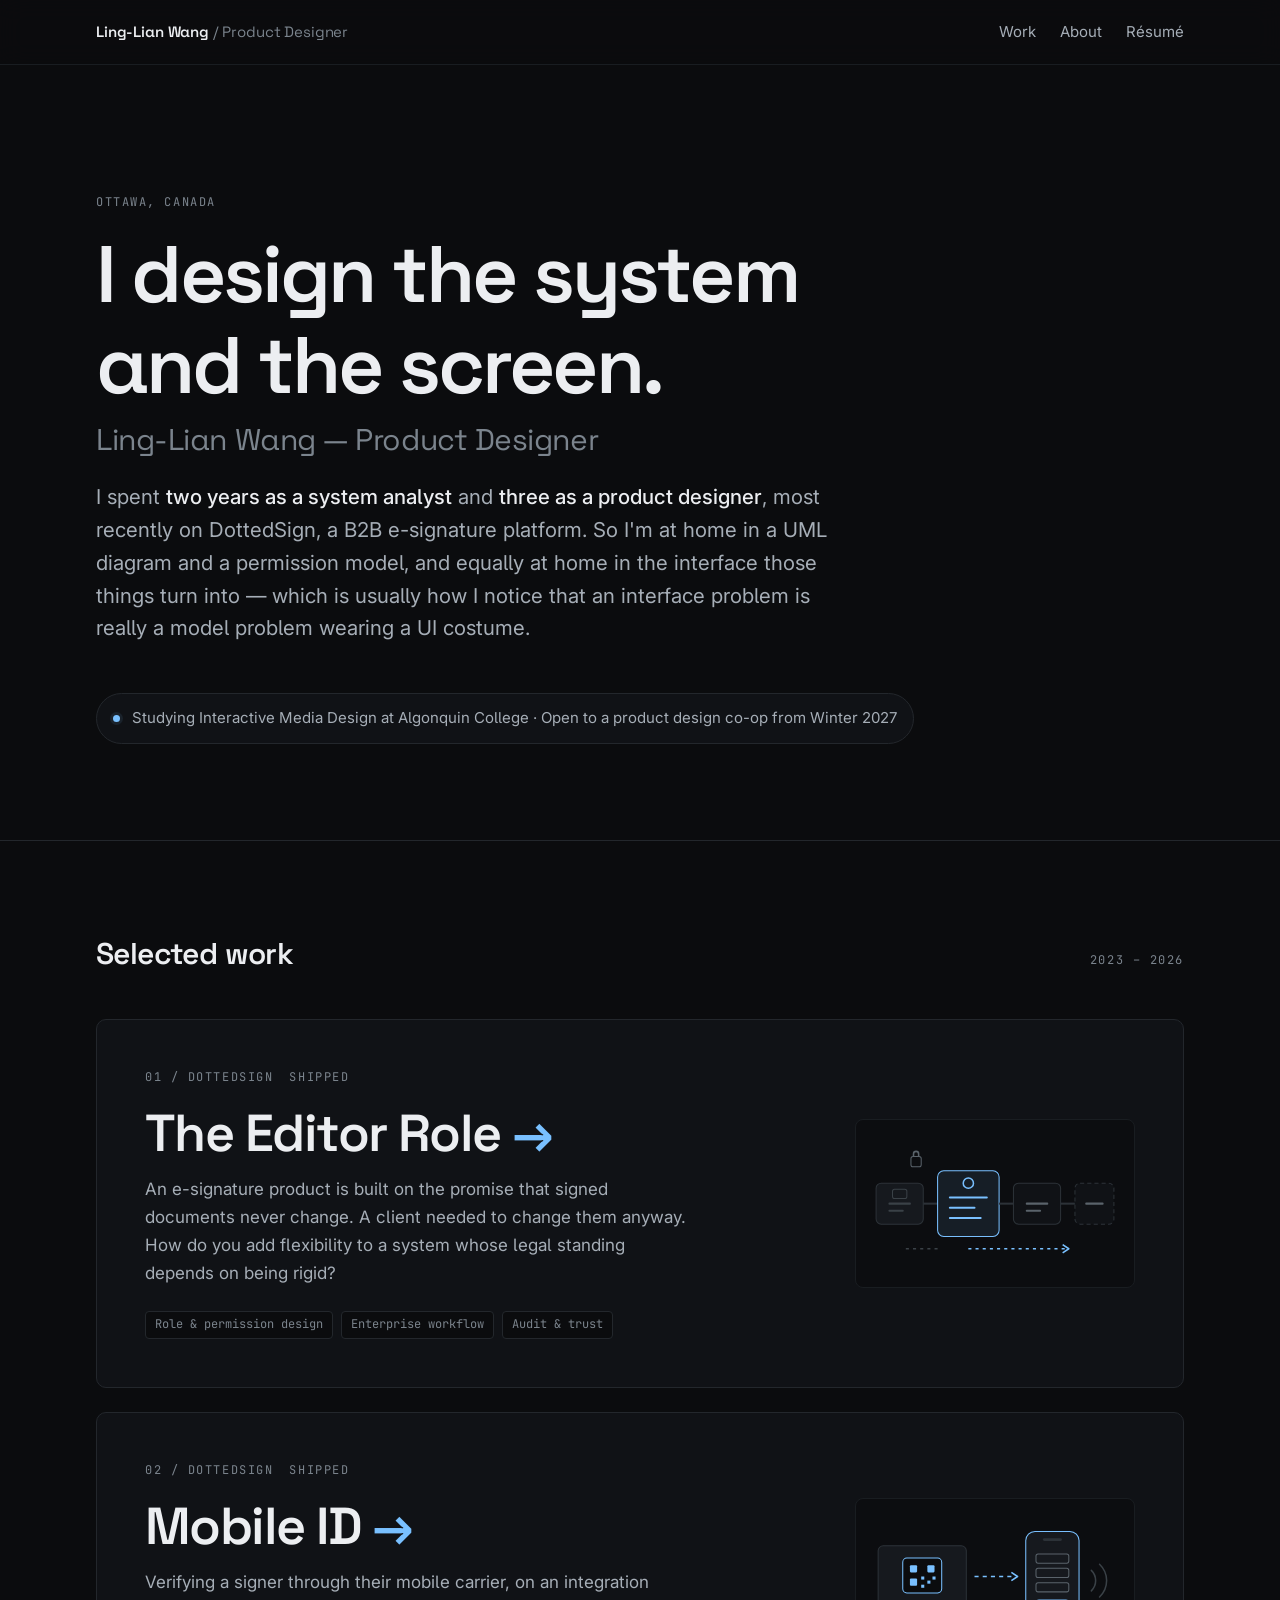
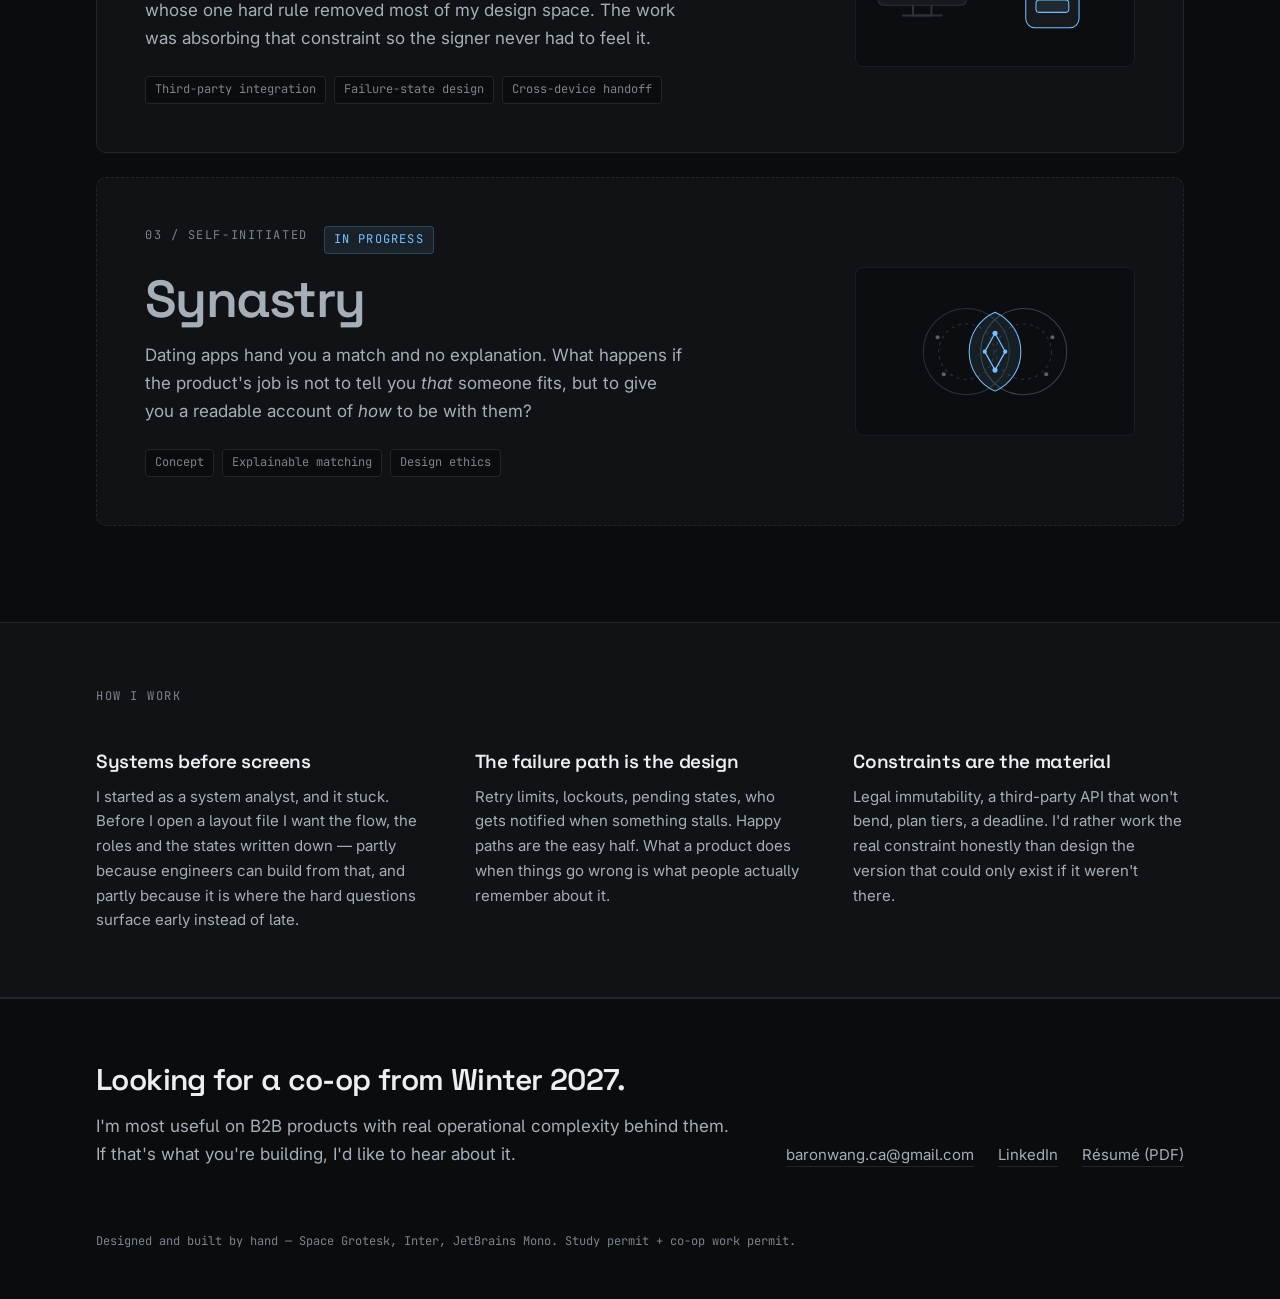
==== index.html @ 79c2812b "Portfolio: home, about, and two DottedSign case studies Hand-written static site. Two token systems " ====
<!doctype html>
<html lang="en">
<head>
<meta charset="utf-8">
<meta name="viewport" content="width=device-width, initial-scale=1">
<title>Ling-Lian Wang — Product Designer</title>
<meta name="description" content="Product designer with five years building B2B software for enterprise clients. Currently studying in Ottawa and seeking a product design co-op from Winter 2027.">
<link rel="stylesheet" href="css/main.css">
</head>
<body>
<a class="skip" href="#main">Skip to content</a>

<header class="site-head">
  <div class="wrap">
    <a class="brand" href="index.html">Ling-Lian Wang <span>/ Product Designer</span></a>
    <nav class="nav" aria-label="Main">
      <a href="#work">Work</a>
      <a href="about.html">About</a>
      <a href="assets/Ling-Lian-Wang-Resume.pdf">Résumé</a>
    </nav>
  </div>
</header>

<main id="main">

  <!-- ============ hero ============ -->
  <section class="hero">
    <div class="wrap">
      <p class="label">Ottawa, Canada</p>
      <h1>
        I design the system <br class="br-lg">and the screen.
        <span class="sub">Ling-Lian Wang — Product Designer</span>
      </h1>
      <p class="hero-lead">
        I spent <strong>two years as a system analyst</strong> and <strong>three as a product
        designer</strong>, most recently on DottedSign, a B2B e-signature platform. So I'm at
        home in a UML diagram and a permission model, and equally at home in the interface
        those things turn into — which is usually how I notice that an interface problem is
        really a model problem wearing a UI costume.
      </p>
      <p class="availability">
        <span class="dot" aria-hidden="true"></span>
        Studying Interactive Media Design at Algonquin College · Open to a product design co-op from Winter 2027
      </p>
    </div>
  </section>

  <!-- ============ work ============ -->
  <section class="section" id="work">
    <div class="wrap">
      <div class="section-head">
        <h2>Selected work</h2>
        <p class="label">2023 &ndash; 2026</p>
      </div>

      <ul class="work-list">

        <!-- Case 1 -->
        <li class="card reveal">
          <div>
            <div class="card-meta">
              <span class="label">01 / DottedSign</span>
              <span class="label">Shipped</span>
            </div>
            <h3><a href="editor-role.html">The Editor Role <span class="arrow" aria-hidden="true">&rarr;</span></a></h3>
            <p class="card-thesis">
              An e-signature product is built on the promise that signed documents never change.
              A client needed to change them anyway. How do you add flexibility to a system whose
              legal standing depends on being rigid?
            </p>
            <div class="card-tags">
              <span class="tag">Role &amp; permission design</span>
              <span class="tag">Enterprise workflow</span>
              <span class="tag">Audit &amp; trust</span>
            </div>
          </div>
          <div class="card-visual" aria-hidden="true">
            <svg viewBox="0 0 240 132" fill="none" xmlns="http://www.w3.org/2000/svg">
              <!-- signed, locked stages -->
              <rect x="4" y="46" width="46" height="40" rx="5" fill="var(--dg-fill)" stroke="var(--dg-line)"/>
              <path d="M17 66h20M17 73h13" stroke="var(--dg-ink)" stroke-width="2" stroke-linecap="round"/>
              <rect x="20" y="52" width="14" height="9" rx="2" stroke="var(--dg-ink)"/>
              <path d="M50 66h14" stroke="var(--dg-line)" stroke-width="2"/>
              <!-- editor stage (accent) -->
              <rect x="64" y="34" width="60" height="64" rx="6" fill="var(--accent-wash)" stroke="var(--accent)"/>
              <path d="M76 60h36M76 70h24M76 80h30" stroke="var(--accent)" stroke-width="2" stroke-linecap="round"/>
              <circle cx="94" cy="46" r="5" stroke="var(--accent)" stroke-width="1.5"/>
              <path d="M124 66h14" stroke="var(--dg-line)" stroke-width="2"/>
              <!-- editable downstream stages -->
              <rect x="138" y="46" width="46" height="40" rx="5" fill="var(--dg-fill-soft)" stroke="var(--dg-line)"/>
              <path d="M151 66h20M151 73h13" stroke="var(--dg-ink-strong)" stroke-width="2" stroke-linecap="round"/>
              <path d="M184 66h14" stroke="var(--dg-line)" stroke-width="2"/>
              <rect x="198" y="46" width="38" height="40" rx="5" fill="var(--dg-fill-soft)" stroke="var(--dg-line)"
                    stroke-dasharray="4 3"/>
              <path d="M209 66h16" stroke="var(--dg-ink-strong)" stroke-width="2" stroke-linecap="round"/>
              <!-- direction of authority -->
              <path d="M94 110h96" stroke="var(--accent)" stroke-width="1.5" stroke-dasharray="3 4"/>
              <path d="m186 106 6 4-6 4" stroke="var(--accent)" stroke-width="1.5" stroke-linejoin="round"/>
              <path d="M64 110H30" stroke="var(--dg-ink)" stroke-width="1.5" stroke-dasharray="3 4"/>
              <rect x="38" y="20" width="10" height="10" rx="2" stroke="var(--dg-ink-strong)"/>
              <path d="M40.5 20v-2.5a2.5 2.5 0 0 1 5 0V20" stroke="var(--dg-ink-strong)" stroke-width="1.5"/>
            </svg>
          </div>
        </li>

        <!-- Case 2 -->
        <li class="card reveal">
          <div>
            <div class="card-meta">
              <span class="label">02 / DottedSign</span>
              <span class="label">Shipped</span>
            </div>
            <h3><a href="mobile-id.html">Mobile ID <span class="arrow" aria-hidden="true">&rarr;</span></a></h3>
            <p class="card-thesis">
              Verifying a signer through their mobile carrier, on an integration whose one hard
              rule removed most of my design space. The work was absorbing that constraint so the
              signer never had to feel it.
            </p>
            <div class="card-tags">
              <span class="tag">Third-party integration</span>
              <span class="tag">Failure-state design</span>
              <span class="tag">Cross-device handoff</span>
            </div>
          </div>
          <div class="card-visual" aria-hidden="true">
            <svg viewBox="0 0 240 132" fill="none" xmlns="http://www.w3.org/2000/svg">
              <!-- desktop -->
              <rect x="6" y="30" width="86" height="58" rx="5" fill="var(--dg-fill)" stroke="var(--dg-line)"/>
              <path d="M40 88v10h18V88" stroke="var(--dg-line)" stroke-width="2"/>
              <path d="M30 98h38" stroke="var(--dg-line)" stroke-width="2" stroke-linecap="round"/>
              <!-- qr in modal -->
              <rect x="30" y="42" width="38" height="34" rx="4" fill="var(--dg-fill-deep)" stroke="var(--accent)"/>
              <g fill="var(--accent)">
                <rect x="37" y="49" width="7" height="7" rx="1"/>
                <rect x="54" y="49" width="7" height="7" rx="1"/>
                <rect x="37" y="62" width="7" height="7" rx="1"/>
                <rect x="48" y="60" width="3" height="3"/><rect x="54" y="64" width="3" height="3"/>
                <rect x="59" y="60" width="3" height="3"/><rect x="48" y="68" width="3" height="3"/>
              </g>
              <!-- handoff -->
              <path d="M100 60h40" stroke="var(--accent)" stroke-width="1.5" stroke-dasharray="4 4"/>
              <path d="m136 56 6 4-6 4" stroke="var(--accent)" stroke-width="1.5" stroke-linejoin="round"/>
              <!-- phone -->
              <rect x="150" y="16" width="52" height="94" rx="9" fill="var(--dg-fill)" stroke="var(--accent)"/>
              <path d="M168 24h16" stroke="var(--dg-line)" stroke-width="2.5" stroke-linecap="round"/>
              <rect x="160" y="38" width="32" height="9" rx="2" stroke="var(--dg-ink-strong)"/>
              <rect x="160" y="52" width="32" height="9" rx="2" stroke="var(--dg-ink-strong)"/>
              <rect x="160" y="66" width="32" height="9" rx="2" stroke="var(--dg-ink-strong)"/>
              <rect x="160" y="83" width="32" height="12" rx="3" fill="var(--accent-wash)" stroke="var(--accent)"/>
              <!-- carrier signal -->
              <path d="M214 74a14 14 0 0 0 0-20M222 80a22 22 0 0 0 0-32" stroke="var(--dg-ink)"
                    stroke-width="1.5" stroke-linecap="round"/>
            </svg>
          </div>
        </li>

        <!-- Case 3 -->
        <li class="card is-wip reveal">
          <div>
            <div class="card-meta">
              <span class="label">03 / Self-initiated</span>
              <span class="badge-wip">In progress</span>
            </div>
            <h3>Synastry</h3>
            <p class="card-thesis">
              Dating apps hand you a match and no explanation. What happens if the product's job
              is not to tell you <em>that</em> someone fits, but to give you a readable account of
              <em>how</em> to be with them?
            </p>
            <div class="card-tags">
              <span class="tag">Concept</span>
              <span class="tag">Explainable matching</span>
              <span class="tag">Design ethics</span>
            </div>
          </div>
          <div class="card-visual" aria-hidden="true">
            <svg viewBox="0 0 240 132" fill="none" xmlns="http://www.w3.org/2000/svg">
              <circle cx="92" cy="66" r="42" stroke="var(--dg-line)"/>
              <circle cx="148" cy="66" r="42" stroke="var(--dg-ink)"/>
              <circle cx="92" cy="66" r="27" stroke="var(--dg-line)" stroke-dasharray="3 4"/>
              <circle cx="148" cy="66" r="27" stroke="var(--dg-line)" stroke-dasharray="3 4"/>
              <path d="M120 27.5a42 42 0 0 1 0 77 42 42 0 0 1 0-77Z" fill="var(--accent-wash)" stroke="var(--accent)"/>
              <circle cx="120" cy="48" r="2.5" fill="var(--accent)"/>
              <circle cx="120" cy="84" r="2.5" fill="var(--accent)"/>
              <circle cx="110" cy="66" r="2" fill="var(--accent)"/>
              <circle cx="130" cy="66" r="2" fill="var(--accent)"/>
              <path d="M120 48 110 66l10 18 10-18Z" stroke="var(--accent)" stroke-width="1.2"/>
              <circle cx="64" cy="52" r="2" fill="var(--dg-ink-strong)"/>
              <circle cx="70" cy="88" r="2" fill="var(--dg-ink-strong)"/>
              <circle cx="176" cy="52" r="2" fill="var(--dg-ink-strong)"/>
              <circle cx="170" cy="88" r="2" fill="var(--dg-ink-strong)"/>
            </svg>
          </div>
        </li>

      </ul>
    </div>
  </section>

  <!-- ============ practice ============ -->
  <section class="practice">
    <div class="wrap">
      <p class="label">How I work</p>
      <div class="practice-grid" style="margin-top: var(--s-6)">
        <div class="practice-item">
          <h3>Systems before screens</h3>
          <p>
            I started as a system analyst, and it stuck. Before I open a layout file I want the
            flow, the roles and the states written down — partly because engineers can build from
            that, and partly because it is where the hard questions surface early instead of late.
          </p>
        </div>
        <div class="practice-item">
          <h3>The failure path is the design</h3>
          <p>
            Retry limits, lockouts, pending states, who gets notified when something stalls.
            Happy paths are the easy half. What a product does when things go wrong is what
            people actually remember about it.
          </p>
        </div>
        <div class="practice-item">
          <h3>Constraints are the material</h3>
          <p>
            Legal immutability, a third-party API that won't bend, plan tiers, a deadline.
            I'd rather work the real constraint honestly than design the version that could
            only exist if it weren't there.
          </p>
        </div>
      </div>
    </div>
  </section>

</main>

<!-- ============ footer ============ -->
<footer class="site-foot">
  <div class="wrap">
    <div class="foot-grid">
      <div>
        <h2>Looking for a co-op from Winter&nbsp;2027.</h2>
        <p class="hero-lead" style="font-size: var(--fs-body)">
          I'm most useful on B2B products with real operational complexity behind them.
          If that's what you're building, I'd like to hear about it.
        </p>
      </div>
      <ul class="contact-list">
        <li><a href="mailto:baronwang.ca@gmail.com">baronwang.ca@gmail.com</a></li>
        <li><a href="https://www.linkedin.com/in/ling-lian-wang">LinkedIn</a></li>
        <li><a href="assets/Ling-Lian-Wang-Resume.pdf">Résumé (PDF)</a></li>
      </ul>
    </div>
    <p class="colophon">
      Designed and built by hand — Space Grotesk, Inter, JetBrains Mono.
      Study permit + co-op work permit.
    </p>
  </div>
</footer>

<script>
  (function () {
    var reduce = window.matchMedia('(prefers-reduced-motion: reduce)').matches;
    var items = document.querySelectorAll('.reveal');
    if (reduce || !('IntersectionObserver' in window)) {
      items.forEach(function (el) { el.classList.add('in'); });
      return;
    }
    var io = new IntersectionObserver(function (entries) {
      entries.forEach(function (e, i) {
        if (!e.isIntersecting) return;
        setTimeout(function () { e.target.classList.add('in'); }, i * 60);
        io.unobserve(e.target);
      });
    }, { rootMargin: '0px 0px -8% 0px' });
    items.forEach(function (el) { io.observe(el); });
  })();
</script>
</body>
</html>
---- css/main.css ----
/* ============================================================
   Ling-Lian Wang — portfolio
   Design system: dark, Swiss/editorial, single cool accent
   ============================================================ */

@import url('https://fonts.googleapis.com/css2?family=Space+Grotesk:wght@400;500;600;700&family=Inter:wght@400;500;600&family=JetBrains+Mono:wght@400;500&display=swap');

:root {
  /* ============================================================
     THEME — every colour in the site resolves to one of these.
     Swapping this block swaps the whole site, diagrams included.
     ============================================================ */

  /* surfaces */
  --bg:        #0B0C0E;
  --bg-1:      #101216;
  --bg-2:      #16191E;
  --line:      #23272C;
  --line-soft: #191D21;

  /* text — all verified >= 4.5:1 on --bg */
  --fg:        #ECEEF1;   /* 16.8:1 */
  --fg-dim:    #A6AEB7;   /*  8.7:1 */
  --fg-mute:   #7B848D;   /*  5.2:1 */

  /* accent */
  --accent:      #79C0FF; /* 10.1:1 */
  --accent-deep: #1F6FEB;
  --accent-wash: rgba(121, 192, 255, 0.09);
  --accent-edge: rgba(121, 192, 255, 0.22);
  --on-accent:   #06131F;

  /* themed component surfaces */
  --head-bg:        rgba(11, 12, 14, 0.82);
  --card-hover-bg:  var(--bg-2);
  --card-hover-line:#33393F;
  --card-shadow:    none;
  --visual-bg:      rgba(0, 0, 0, 0.28);

  /* diagram palette — every inline SVG reads from these */
  --dg-fill:        #16191E;
  --dg-fill-soft:   #101216;
  --dg-fill-deep:   #0B0C0E;
  --dg-line:        #2C3238;
  --dg-line-strong: #3A4147;
  --dg-ink:         #3A4147;
  --dg-ink-strong:  #5A636B;

  /* type */
  --font-display: 'Space Grotesk', 'Helvetica Neue', Arial, sans-serif;
  --font-body:    'Inter', -apple-system, BlinkMacSystemFont, 'Segoe UI', sans-serif;
  --font-mono:    'JetBrains Mono', ui-monospace, SFMono-Regular, Menlo, monospace;

  --fs-display: clamp(2.125rem, 6.4vw, 5rem);
  --fs-h1:      clamp(2rem, 4.5vw, 3.25rem);
  --fs-h2:      clamp(1.375rem, 2.6vw, 1.875rem);
  --fs-h3:      1.1875rem;
  --fs-lead:    clamp(1.0625rem, 1.6vw, 1.3125rem);
  --fs-body:    1.0625rem;
  --fs-sm:      0.9375rem;
  --fs-micro:   0.75rem;

  /* space — 4/8 rhythm */
  --s-1: 4px;   --s-2: 8px;   --s-3: 12px;  --s-4: 16px;
  --s-5: 24px;  --s-6: 32px;  --s-7: 48px;  --s-8: 64px;
  --s-9: 96px;  --s-10: 128px;

  /* layout */
  --w-page:  74rem;
  --w-prose: 41rem;

  --ease: cubic-bezier(0.2, 0, 0.15, 1);
}

/* ---------- reset ---------- */
*, *::before, *::after { box-sizing: border-box; }
html { -webkit-text-size-adjust: 100%; scroll-behavior: smooth; }
body {
  margin: 0;
  background: var(--bg);
  color: var(--fg);
  font-family: var(--font-body);
  font-size: var(--fs-body);
  line-height: 1.65;
  font-feature-settings: 'cv05' 1, 'ss01' 1;
  -webkit-font-smoothing: antialiased;
  text-rendering: optimizeLegibility;
}
img, svg { max-width: 100%; display: block; }
h1, h2, h3, h4 { font-family: var(--font-display); font-weight: 600; line-height: 1.14;
                 letter-spacing: -0.02em; margin: 0; text-wrap: balance; }
p { margin: 0; }
ul, ol { margin: 0; padding: 0; }
a { color: inherit; }

@media (prefers-reduced-motion: reduce) {
  html { scroll-behavior: auto; }
  *, *::before, *::after {
    animation-duration: 0.01ms !important; animation-iteration-count: 1 !important;
    transition-duration: 0.01ms !important;
  }
}

/* ---------- shared primitives ---------- */
.wrap { width: 100%; max-width: var(--w-page); margin-inline: auto; padding-inline: var(--s-5); }
@media (min-width: 768px) { .wrap { padding-inline: var(--s-7); } }

.prose { max-width: var(--w-prose); }

.skip {
  position: absolute; left: var(--s-4); top: -100px; z-index: 100;
  background: var(--accent); color: var(--on-accent); padding: var(--s-3) var(--s-4);
  border-radius: 6px; font-weight: 600; text-decoration: none;
  transition: top 160ms var(--ease);
}
.skip:focus { top: var(--s-4); }

:where(a, button, summary):focus-visible {
  outline: 2px solid var(--accent);
  outline-offset: 3px;
  border-radius: 3px;
}

.label {
  font-family: var(--font-mono);
  font-size: var(--fs-micro);
  letter-spacing: 0.13em;
  text-transform: uppercase;
  color: var(--fg-mute);
}

.rule { border: 0; border-top: 1px solid var(--line); margin: 0; }

/* ---------- header ---------- */
.site-head {
  position: sticky; top: 0; z-index: 40;
  background: var(--head-bg);
  backdrop-filter: blur(12px);
  border-bottom: 1px solid var(--line-soft);
}
.site-head .wrap {
  display: flex; align-items: center; justify-content: space-between;
  gap: var(--s-5); min-height: 64px;
}
.brand {
  font-family: var(--font-display); font-weight: 600; font-size: 0.9375rem;
  letter-spacing: -0.01em; text-decoration: none; color: var(--fg);
}
.brand span { color: var(--fg-mute); font-weight: 400; }
@media (max-width: 620px) { .brand span { display: none; } }
.nav { display: flex; align-items: center; gap: var(--s-5); flex: none; }
@media (max-width: 480px) { .nav { gap: var(--s-4); } }
.nav a {
  font-size: var(--fs-sm); text-decoration: none; color: var(--fg-dim);
  transition: color 180ms var(--ease);
}
.nav a:hover, .nav a[aria-current="page"] { color: var(--fg); }
.nav a[aria-current="page"] { color: var(--accent); }


/* ---------- hero ---------- */
/* hard line breaks only where there is room for them */
.br-lg { display: none; }
@media (min-width: 900px) { .br-lg { display: inline; } }

.hero { padding-block: var(--s-9) var(--s-8); border-bottom: 1px solid var(--line); }
@media (min-width: 900px) { .hero { padding-block: var(--s-10) var(--s-9); } }

.hero h1 {
  font-size: var(--fs-display);
  letter-spacing: -0.035em;
  margin-block: var(--s-4) var(--s-5);
}
.hero h1 .sub {
  display: block; font-size: var(--fs-h2); font-weight: 400;
  color: var(--fg-mute); letter-spacing: -0.015em; margin-top: var(--s-3);
}
.hero-lead {
  font-size: var(--fs-lead); line-height: 1.6; color: var(--fg-dim);
  max-width: 46rem;
}
.hero-lead strong { color: var(--fg); font-weight: 500; }

.availability {
  display: inline-flex; align-items: center; gap: var(--s-3);
  margin-top: var(--s-7); padding: var(--s-3) var(--s-4);
  border: 1px solid var(--line); border-radius: 999px;
  background: var(--bg-1); font-size: var(--fs-sm); color: var(--fg-dim);
}
.dot {
  width: 7px; height: 7px; border-radius: 50%;
  background: var(--accent); flex: none;
  box-shadow: 0 0 0 3px var(--accent-wash);
}

/* ---------- sections ---------- */
.section { padding-block: var(--s-9); }
.section-head {
  display: flex; align-items: baseline; justify-content: space-between;
  gap: var(--s-5); margin-bottom: var(--s-7); flex-wrap: wrap;
}
.section-head h2 { font-size: var(--fs-h2); }

/* ---------- work cards ---------- */
.work-list { list-style: none; display: grid; gap: var(--s-5); }

.card {
  position: relative;
  display: grid; gap: var(--s-5);
  padding: var(--s-6);
  border: 1px solid var(--line);
  border-radius: 10px;
  background: var(--bg-1);
  transition: border-color 220ms var(--ease), background 220ms var(--ease),
              transform 220ms var(--ease);
}
@media (min-width: 860px) {
  .card { grid-template-columns: minmax(0,1fr) 17.5rem; align-items: center; gap: var(--s-8); padding: var(--s-7); }
}
.card:hover { border-color: var(--card-hover-line); background: var(--card-hover-bg);
               box-shadow: var(--card-shadow); }
.card:has(a:focus-visible) { border-color: var(--accent); }

.card-meta { display: flex; gap: var(--s-4); flex-wrap: wrap; margin-bottom: var(--s-4); }
.card h3 { font-size: var(--fs-h1); letter-spacing: -0.03em; margin-bottom: var(--s-3); }
.card h3 a { text-decoration: none; }
.card h3 a::after { content: ''; position: absolute; inset: 0; }
.card-thesis { color: var(--fg-dim); max-width: 34rem; }

.card-tags { display: flex; gap: var(--s-2); flex-wrap: wrap; margin-top: var(--s-5); }
.tag {
  font-family: var(--font-mono); font-size: var(--fs-micro);
  padding: 3px 9px; border: 1px solid var(--line); border-radius: 4px;
  color: var(--fg-mute); background: var(--bg);
}

.card-visual { display: none; }
@media (min-width: 860px) { .card-visual { display: block; padding: var(--s-4); border: 1px solid var(--line-soft);
                   border-radius: 8px; background: var(--visual-bg); } }

.card.is-wip { border-style: dashed; }
.card.is-wip h3 { color: var(--fg-dim); }
.badge-wip {
  font-family: var(--font-mono); font-size: var(--fs-micro);
  letter-spacing: 0.1em; text-transform: uppercase;
  color: var(--accent); background: var(--accent-wash);
  border: 1px solid var(--accent-edge);
  padding: 3px 9px; border-radius: 4px;
}

.arrow { color: var(--accent); transition: transform 220ms var(--ease); display: inline-block; }
.card:hover .arrow { transform: translateX(4px); }

/* ---------- practice strip ---------- */
.practice { border-block: 1px solid var(--line); background: var(--bg-1); }
.practice .wrap { padding-block: var(--s-8); }
.practice-grid { display: grid; gap: var(--s-6); }
@media (min-width: 760px) { .practice-grid { grid-template-columns: repeat(3, 1fr); gap: var(--s-7); } }
.practice-item h3 { font-size: var(--fs-h3); margin-block: var(--s-3) var(--s-3); }
.practice-item p { color: var(--fg-dim); font-size: var(--fs-sm); }

/* ---------- footer ---------- */
.site-foot { border-top: 1px solid var(--line); padding-block: var(--s-8) var(--s-7); }
.foot-grid { display: grid; gap: var(--s-7); }
@media (min-width: 760px) { .foot-grid { grid-template-columns: 1fr auto; align-items: end; } }
.foot-grid h2 { font-size: var(--fs-h2); margin-bottom: var(--s-4); }
.contact-list { list-style: none; display: flex; flex-wrap: wrap; gap: var(--s-5); }
.contact-list a {
  text-decoration: none; color: var(--fg-dim); font-size: var(--fs-sm);
  border-bottom: 1px solid var(--line); padding-bottom: 2px;
  transition: color 180ms var(--ease), border-color 180ms var(--ease);
}
.contact-list a:hover { color: var(--accent); border-color: var(--accent); }
.colophon { margin-top: var(--s-8); color: var(--fg-mute); font-size: var(--fs-micro); font-family: var(--font-mono); }

/* ---------- scroll reveal (subtle, opt-out safe) ---------- */
@media (prefers-reduced-motion: no-preference) {
  .reveal { opacity: 0; transform: translateY(10px);
            transition: opacity 420ms var(--ease), transform 420ms var(--ease); }
  .reveal.in { opacity: 1; transform: none; }
}

/* ============================================================
   CASE STUDY PAGES
   ============================================================ */

.article-head { padding-block: var(--s-8) var(--s-7); border-bottom: 1px solid var(--line); }
@media (min-width: 900px) { .article-head { padding-block: var(--s-9) var(--s-8); } }

.eyebrow { display: flex; gap: var(--s-4); flex-wrap: wrap; margin-bottom: var(--s-5); }
.article-title { font-size: var(--fs-h1); letter-spacing: -0.035em; max-width: 20ch; }
.article-deck {
  font-size: var(--fs-lead); color: var(--fg-dim); line-height: 1.55;
  max-width: 46rem; margin-top: var(--s-5);
}

.meta-grid {
  display: grid; gap: var(--s-5) var(--s-7); margin-top: var(--s-8);
  grid-template-columns: repeat(auto-fit, minmax(11rem, 1fr));
  border-top: 1px solid var(--line); padding-top: var(--s-6);
}
.meta-grid dt { margin-bottom: var(--s-2); }
.meta-grid dd { margin: 0; font-size: var(--fs-sm); color: var(--fg-dim); }

/* --- the short version, for readers who won't scroll --- */
.tldr {
  border: 1px solid var(--line); border-radius: 10px;
  background: var(--bg-1); padding: var(--s-6);
  max-width: 52rem !important; margin-bottom: var(--s-8) !important;
}
@media (min-width: 700px) { .tldr { padding: var(--s-7); } }
.tldr > .label { display: block; margin-bottom: var(--s-5); }
.tldr dl { display: grid; gap: var(--s-4); margin: 0; }
.tldr dl > div {
  display: grid; gap: var(--s-2) var(--s-5); padding-top: var(--s-4);
  border-top: 1px solid var(--line-soft);
}
.tldr dl > div:first-child { padding-top: 0; border-top: 0; }
@media (min-width: 640px) { .tldr dl > div { grid-template-columns: 8.5rem minmax(0,1fr); } }
.tldr dt {
  font-family: var(--font-mono); font-size: var(--fs-micro); letter-spacing: .1em;
  text-transform: uppercase; color: var(--fg-mute); padding-top: 3px;
}
.tldr dd { margin: 0; color: var(--fg-dim); font-size: var(--fs-sm); line-height: 1.6; }
.tldr dd b { color: var(--fg); font-weight: 500; }

/* --- body --- */
.article-body { padding-block: var(--s-8) var(--s-9); }

/* one left axis for the whole article: prose stays measured, figures run wider */
.article-body .wrap > *      { max-width: var(--w-prose); }
.article-body .wrap > * + *  { margin-top: var(--s-5); }

.article-body .wrap > h2 {
  font-size: var(--fs-h2); margin-top: var(--s-8); padding-top: var(--s-5);
  border-top: 1px solid var(--line); max-width: var(--w-prose);
}
.article-body > .wrap:first-child > h2:first-child { margin-top: 0; }
.article-body .wrap > h3 { font-size: var(--fs-h3); margin-top: var(--s-7); }
.article-body h3 .n {
  font-family: var(--font-mono); font-size: var(--fs-sm); color: var(--accent);
  margin-right: var(--s-3); font-weight: 400;
}
.article-body p { color: var(--fg-dim); }
.article-body p strong, .article-body li strong { color: var(--fg); font-weight: 500; }
.article-body em { color: var(--fg); font-style: italic; }

.article-body ul.bullets { list-style: none; margin-top: var(--s-4); }
.article-body ul.bullets li {
  position: relative; padding-left: var(--s-5); color: var(--fg-dim);
  margin-bottom: var(--s-3);
}
.article-body ul.bullets li::before {
  content: ''; position: absolute; left: 2px; top: 0.72em;
  width: 6px; height: 1px; background: var(--accent);
}

.pull {
  border-left: 2px solid var(--accent); padding: var(--s-2) 0 var(--s-2) var(--s-5);
  font-family: var(--font-display); font-size: var(--fs-lead); line-height: 1.45;
  color: var(--fg); letter-spacing: -0.015em; margin-block: var(--s-7);
}

.constraints { list-style: none; counter-reset: c; margin-top: var(--s-5); }
.constraints li {
  counter-increment: c; display: grid; grid-template-columns: 2rem 1fr; gap: var(--s-4);
  padding-block: var(--s-4); border-top: 1px solid var(--line-soft); color: var(--fg-dim);
  font-size: var(--fs-sm);
}
.constraints li::before {
  content: counter(c, decimal-leading-zero);
  font-family: var(--font-mono); font-size: var(--fs-micro); color: var(--fg-mute);
  padding-top: 0.35em;
}
.constraints li b { color: var(--fg); font-weight: 500; }

/* --- figures --- */
.figure { margin-block: var(--s-7); }
.figure .wrap > .mock,
.figure .wrap > .compare,
.figure .wrap > .scope-diagram { max-width: 58rem; }
.compare > figure, .mock, .editor-shell, .flow > * { min-width: 0; }
.figure figcaption {
  margin-top: var(--s-4); font-size: var(--fs-sm); color: var(--fg-mute);
  max-width: var(--w-prose); line-height: 1.55;
}
.figure figcaption b { color: var(--fg-dim); font-weight: 500; }

/* --- next case --- */
.next {
  border-top: 1px solid var(--line); padding-block: var(--s-8);
  display: flex; align-items: baseline; justify-content: space-between;
  gap: var(--s-5); flex-wrap: wrap;
}
.next a {
  font-family: var(--font-display); font-size: var(--fs-h2); letter-spacing: -0.025em;
  text-decoration: none; color: var(--fg); transition: color 200ms var(--ease);
}
.next a:hover { color: var(--accent); }

/* ============================================================
   PRODUCT UI LAYER
   A self-contained design system for the recreated interfaces.
   The site above is built for reading; this is built for density.
   Different job, different scale — nothing is inherited.
   ============================================================ */

.mock {
  /* ---- colour: DottedSign ---- */
  --bg:        #FFFFFF;
  --bg-1:      #F6F7F9;
  --bg-2:      #EEF0F4;
  --line:      #E1E4EA;
  --line-soft: #EDEFF3;
  --fg:        #1B1C2A;
  --fg-dim:    #474A60;
  --fg-mute:   #6E7288;
  --accent:      #4F55D9;
  --accent-wash: rgba(79, 85, 217, 0.07);
  --accent-edge: rgba(79, 85, 217, 0.32);
  --on-accent:   #FFFFFF;
  --danger:      #D5544A;
  --ok:          #37996E;

  /* ---- type: four steps, one line-height ---- */
  --t-lg: 0.9375rem;  /* 15px  panel title */
  --t-md: 0.8125rem;  /* 13px  body, values */
  --t-sm: 0.75rem;    /* 12px  labels, help */
  --t-xs: 0.6875rem;  /* 11px  micro, meta */
  --lh:   1.45;

  /* ---- radius: three ---- */
  --r-ctl:  4px;   /* inputs, chips, buttons */
  --r-srf:  8px;   /* cards, dialogs, panels */
  --r-full: 999px;
  --r-device: 26px; /* physical bezel, not a UI radius */

  /* ---- control heights, as decisions rather than stray px ---- */
  --pad-btn:  9px;   /* buttons */
  --pad-ctl:  7px;   /* inputs, selects */
  --pad-pill: 5px;   /* chips, tags */

  /* ---- space: strict 4 grid ---- */
  --u1: 4px; --u2: 8px; --u3: 12px; --u4: 16px; --u5: 20px; --u6: 28px;

  font-family: var(--font-body);
  font-size: var(--t-md);
  line-height: var(--lh);
  color: var(--fg);
  background: var(--bg);
  border: 1px solid #D6D9E2;
  border-radius: var(--r-srf);
  overflow: hidden;
  box-shadow: 0 1px 2px rgba(16,18,34,.18), 0 6px 20px rgba(16,18,34,.20);
}
.mock :where(h1,h2,h3,h4,p,ul,ol,li) { margin: 0; font-family: inherit; }
.mock svg { display: block; stroke-width: 1.8; }   /* one default weight; */
.mock svg[fill="currentColor"] { stroke: none; }    /* filled icons take no stroke */

/* ---- window strip ---- */
.mock-bar {
  display: flex; align-items: center; gap: var(--u3);
  padding: var(--u2) var(--u4); min-height: 34px;
  background: var(--bg-1); border-bottom: 1px solid var(--line);
  color: var(--fg-mute); font-size: var(--t-sm);
}
.mock-bar .dots { display: flex; gap: 5px; }
.mock-bar .dots i { width: 7px; height: 7px; border-radius: var(--r-full); background: #CBCFDA; }

.mock-body { padding: var(--u5); display: grid; gap: var(--u4); }

/* ---- headings inside a mock ---- */
.mock-h  { font-size: var(--t-lg); font-weight: 600; line-height: 1.3; color: var(--fg); }
.mock-sub{ font-size: var(--t-sm); color: var(--fg-mute); }

/* ---- dialog ---- */
.dialog { display: grid; }
.dialog-head {
  padding: var(--u4) var(--u5); border-bottom: 1px solid var(--line-soft);
  font-size: var(--t-lg); font-weight: 600; line-height: 1.3; text-align: center;
}
.dialog-body { padding: var(--u5); display: grid; gap: var(--u5); }
.dialog-body p.msg { color: var(--fg-dim); text-align: center; max-width: 30rem; margin-inline: auto; }
.dialog-foot {
  padding: var(--u4) var(--u5); border-top: 1px solid var(--line-soft);
  display: flex; justify-content: flex-end; gap: var(--u2);
}

/* ---- controls ---- */
.btn {
  font-size: var(--t-md); line-height: 1; padding: var(--pad-btn) var(--u4);
  border-radius: var(--r-ctl); border: 1px solid var(--line); color: var(--fg-dim);
  white-space: nowrap;
}
.btn.primary { background: var(--accent); border-color: var(--accent); color: var(--on-accent); }
.btn.danger  { background: var(--danger); border-color: var(--danger); color: #fff; }
.btn.block   { display: block; text-align: center; }
.btn.ghost   { border-color: var(--accent); color: var(--accent); }

.fld, .inp, .field-line {
  border: 1px solid var(--line); border-radius: var(--r-ctl);
  padding: var(--pad-ctl) var(--u3); background: var(--bg); color: var(--fg);
  min-width: 0; overflow: hidden; text-overflow: ellipsis; white-space: nowrap;
}
.inp { display: flex; align-items: center; justify-content: space-between; gap: var(--u2); }
.inp.ph { color: var(--fg-mute); }
.inp.masked { background: repeating-linear-gradient(90deg,#E6E9F0 0 5px,#F1F3F7 5px 10px); color: transparent; }
.inp .cx, .selector .cx { color: var(--fg-mute); font-size: var(--t-sm); }

.pill {
  font-size: var(--t-xs); line-height: 1; padding: var(--pad-pill) var(--u2);
  border-radius: var(--r-ctl); border: 1px solid var(--line);
  color: var(--fg-mute); white-space: nowrap; letter-spacing: .02em;
}
.pill.on { border-color: var(--accent-edge); color: var(--accent); background: var(--accent-wash); }

.cbx {
  width: 16px; height: 16px; border-radius: var(--r-ctl); border: 1.5px solid #C3C7D4;
  display: grid; place-items: center; flex: none; background: var(--bg);
}
.cbx.on { background: var(--accent); border-color: var(--accent); }
.cbx svg { width: 10px; height: 10px; color: #fff; stroke-width: 3; }
.cbx:not(.on) svg { display: none; }

.radio { display: flex; align-items: center; gap: var(--u3); color: var(--fg-dim); }
.radio .rb { width: 15px; height: 15px; border-radius: var(--r-full);
             border: 1.5px solid #C3C7D4; flex: none; }
.radio.on { color: var(--fg); }
.radio.on .rb { border-color: var(--accent); border-width: 4.5px; }

.crown { display: inline-flex; flex: none; color: var(--accent); }
.crown svg { width: 13px; height: 13px; }
svg.hint { width: 13px; height: 13px; flex: none; color: var(--fg-mute); stroke-width: 1.6; }

.fset { display: grid; gap: var(--u2); }
.fset > .lg { font-size: var(--t-md); font-weight: 600; margin-bottom: var(--u1); }
.fset .val  { color: var(--fg-dim); }
.fset .lnk  { color: var(--accent); font-size: var(--t-sm); }
.lnk, .link { color: var(--accent); }

/* ---- recipient rows: one fixed grid so every row aligns ---- */
.rcpts { display: grid; gap: var(--u2); }
.rcpt {
  display: grid;
  grid-template-columns: 26px 4.5rem minmax(0,1fr) minmax(0,1.3fr) 16px 12px;
  gap: var(--u3); align-items: center;
  padding: var(--u2) var(--u3);
  border: 1px solid var(--line); border-radius: var(--r-ctl);
  background: var(--bg); position: relative;
}
.rcpt.is-editor { border-color: var(--accent-edge); }
.rcpt .role { font-size: var(--t-sm); color: var(--fg-dim); }
.rcpt.is-editor .role { color: var(--accent); font-weight: 500; }
.rcpt .dots, .rcpt .grip { color: #A9AEBE; text-align: center; line-height: 1; }
.av {
  width: 26px; height: 26px; border-radius: var(--r-full);
  display: grid; place-items: center; position: relative; z-index: 1;
}
.av svg { width: 13px; height: 13px; color: #fff; stroke-width: 1.8; }
.av.c1 { background: #34BFD4; } .av.c2 { background: #EFA153; } .av.c3 { background: #AC74DE; }

.rcpts.ordered .rcpt:not(:last-child)::after {
  content: ''; position: absolute; left: calc(var(--u3) + 12px);
  top: calc(50% + 13px); height: calc(100% + var(--u2) - 26px);
  width: 2px; background: var(--accent);
}
.setorder { display: flex; align-items: center; gap: var(--u2); color: var(--fg-dim); }
.setorder .aside { margin-left: auto; color: var(--accent); font-size: var(--t-sm);
                   display: inline-flex; align-items: center; gap: var(--u1); }
.setorder .box {
  width: 16px; height: 16px; border-radius: var(--r-ctl);
  background: var(--accent); display: grid; place-items: center; flex: none;
}
.setorder .box svg { width: 10px; height: 10px; color: #fff; stroke-width: 3; }

/* ---- two-step flow inside one mock ---- */
.flow { display: grid; gap: var(--u5); }
@media (min-width: 820px) {
  .flow { grid-template-columns: minmax(0,1fr) auto 17rem; align-items: start; }
  .flow-arrow { align-self: center; }
}
.flow-arrow {
  display: grid; place-items: center; gap: 6px; color: var(--fg-mute);
  font-family: var(--font-mono); font-size: var(--t-xs); text-align: center;
}
.flow-arrow svg { width: 18px; height: 18px; color: var(--accent); stroke-width: 1.8; }
@media (max-width: 819px) { .flow-arrow svg { transform: rotate(90deg); } }
.flow .dialog { border: 1px solid var(--line); border-radius: var(--r-srf); }

/* ---- permissions list ---- */
.who {
  display: flex; align-items: center; gap: var(--u3);
  border: 1px solid var(--line); border-radius: var(--r-ctl); padding: var(--u3);
}
.who-role { color: var(--accent); font-size: var(--t-sm); }
.who-name { font-weight: 600; }
.permlist { display: grid; }
.permrow {
  display: grid; grid-template-columns: minmax(0,1fr) auto; gap: var(--u4);
  align-items: center; padding: var(--u3) 0; color: var(--fg-dim);
  border-top: 1px solid var(--line-soft);
}
.permrow:first-child { border-top: 0; }

/* ---- hint block ---- */
.tip {
  display: grid; grid-template-columns: auto minmax(0,1fr); gap: var(--u3);
  background: var(--bg-1); border-radius: var(--r-ctl); padding: var(--u3);
  color: var(--fg-dim); font-size: var(--t-sm);
}
.tip svg { width: 14px; height: 14px; color: var(--fg-mute); stroke-width: 1.6; margin-top: 2px; }

/* ---- state banner + app bar ---- */
.banner { background: var(--danger); color: #fff; text-align: center;
          padding: var(--u2) var(--u4); font-size: var(--t-sm); }
.appbar {
  display: flex; align-items: center; gap: var(--u3);
  padding: var(--u3) var(--u4); border-bottom: 1px solid var(--line);
}
.appbar .title { font-weight: 600; margin-right: auto;
                 min-width: 0; overflow: hidden; text-overflow: ellipsis; white-space: nowrap; }
.appbar .dots { color: #A9AEBE; }

/* ---- field editor ---- */
.editor-shell { display: grid; grid-template-columns: minmax(0,11.5rem) minmax(0,1fr); }
@media (max-width: 640px) { .editor-shell { grid-template-columns: 1fr; } }
.rail { border-right: 1px solid var(--line); padding: var(--u4); }
.rail .grp {
  display: flex; justify-content: space-between; gap: var(--u2);
  padding: var(--u2) 0; border-bottom: 1px solid var(--line-soft);
  color: var(--fg-dim); font-size: var(--t-sm);
}
.rail .grp .ed { color: var(--accent); }
.selector {
  display: flex; align-items: center; gap: var(--u2); margin: var(--u3) 0;
  border: 1px solid var(--line); border-radius: var(--r-ctl); padding: var(--pad-pill) var(--u2);
}
.selector.empty { color: var(--fg-mute); }
.selector .av { width: 20px; height: 20px; }
.selector .av svg { width: 10px; height: 10px; }
.selector .cx { margin-left: auto; }
.rail .flds { display: grid; gap: var(--u2); margin-top: var(--u3); }
.rail .flds span { display: flex; align-items: center; gap: var(--u2);
                   color: var(--fg-dim); font-size: var(--t-sm); }
.rail .flds svg { width: 14px; height: 14px; color: var(--fg-mute); stroke-width: 1.6; flex: none; }

.paper { padding: var(--u5); display: grid; gap: var(--u2); align-content: start; background: var(--bg); }
.paper .h { font-weight: 700; color: #2E5AA8; text-align: center; margin-bottom: var(--u2); }
.paper .ln { height: 5px; border-radius: var(--r-full); background: #E7E9F0; }
.paper .ln.s { width: 46%; } .paper .ln.m { width: 68%; }
.paper .row { display: flex; gap: var(--u2); align-items: center; flex-wrap: wrap;
              color: var(--fg-dim); font-size: var(--t-sm); margin-top: var(--u1); }
.filled-field { background: #FCE9D4; color: #7A4B14; border-radius: var(--r-ctl); padding: 2px var(--u1); }
.filled-field .req { color: var(--danger); margin-left: 4px; }

/* ---- scroll-gated terms ---- */
.terms {
  border: 1px solid var(--line); border-radius: var(--r-ctl); padding: var(--u4);
  font-size: var(--t-sm); line-height: 1.6; color: var(--fg-dim);
  height: 9rem; overflow: hidden; position: relative;
}
.terms.top::after {
  content: ''; position: absolute; inset: auto 0 0 0; height: 3rem;
  background: linear-gradient(transparent, var(--bg));
}
.terms b { color: var(--fg); }
.consent { display: flex; align-items: center; gap: var(--u3); color: var(--fg-dim); font-size: var(--t-sm); }
.consent .cbx { opacity: .4; }
.consent.on .cbx { opacity: 1; }

/* ---- QR handoff ---- */
.qr-wrap { display: grid; gap: var(--u3); justify-items: center; padding: var(--u6) var(--u5); }
.qr { width: 112px; height: 112px; border-radius: var(--r-ctl); color: var(--fg);
      border: 1px solid var(--line); }
.qr-note { font-size: var(--t-sm); color: var(--fg-dim); text-align: center;
           max-width: 18rem; font-weight: 500; }

/* ---- phone ---- */
.phone {
  width: 14.5rem; margin-inline: auto; border: 8px solid #1A1C26;
  border-radius: var(--r-device); overflow: hidden; background: var(--bg);
}
.phone-top { height: 18px; background: var(--accent); }
.phone-body { padding: var(--u4); display: grid; gap: var(--u3); }
.phone-brand {
  display: flex; align-items: center; gap: 6px; justify-content: center;
  padding-bottom: var(--u2); border-bottom: 1px solid var(--line-soft);
  font-weight: 700; font-size: var(--t-sm);
}
.phone-brand i { width: 12px; height: 12px; border-radius: var(--r-ctl); background: var(--accent); }
.fieldset { display: grid; gap: var(--u1); }
.fieldset .lb   { font-size: var(--t-sm); color: var(--fg-dim); font-weight: 500; }
.fieldset .note { font-size: var(--t-xs); color: var(--fg-mute); line-height: 1.4; }
.trio { display: grid; grid-template-columns: 1.2fr 1fr 1fr; gap: var(--u1); }
.duo  { display: grid; grid-template-columns: 1fr 1fr; gap: var(--u2); }
.ok-mark { width: 40px; height: 40px; border-radius: var(--r-full);
           background: rgba(55,153,110,.13); display: grid; place-items: center; margin-inline: auto; }
.ok-mark svg { width: 20px; height: 20px; color: var(--ok); stroke-width: 2.5; }
.toast { display: inline-flex; align-items: center; gap: var(--u2); justify-self: center;
         background: var(--ok); color: #fff; border-radius: var(--r-ctl);
         padding: var(--u2) var(--u3); font-size: var(--t-sm); }
.toast svg { width: 14px; height: 14px; stroke-width: 2.5; }

/* ============================================================
   FIGURE FURNITURE — one caption system, equal columns
   ============================================================ */
.figure .wrap > .mock,
.figure .wrap > .compare,
.figure .wrap > .cert-line,
.figure .wrap > .states,
.figure .wrap > .scope-diagram { max-width: 58rem; }

.compare { display: grid; gap: var(--s-5); align-items: stretch; }
@media (min-width: 780px) { .compare { grid-template-columns: 1fr 1fr; } }
.compare > figure { margin: 0; display: grid; grid-template-rows: 1fr auto; gap: var(--s-3); min-width: 0; }
.compare > figure > .mock { align-self: start; }
.compare .cap {
  font-size: var(--fs-sm); color: var(--fg-mute); line-height: 1.5;
}
.compare .cap b { color: var(--fg-dim); font-weight: 500; }

/* ============================================================
   SITE-PALETTE DIAGRAMS — these are mine, not the product's
   ============================================================ */
.cert-line { display: grid; }
.cert-step {
  display: grid; grid-template-columns: 7.5rem minmax(0,1fr); gap: var(--s-5);
  align-items: start; padding: var(--s-4) var(--s-4) var(--s-4) 0;
  border-top: 1px solid var(--line-soft);
}
.cert-step:first-child { border-top: 0; }
.cert-step .when { font-family: var(--font-mono); font-size: var(--fs-micro);
                   color: var(--fg-mute); letter-spacing: .06em; padding-top: 3px; }
.cert-step .what { color: var(--fg-dim); font-size: var(--fs-sm); }
.cert-step .what b { color: var(--fg); font-weight: 500; display: block; margin-bottom: 4px; }
.cert-step.seal { background: linear-gradient(90deg, var(--accent-wash), transparent 72%);
                  padding-left: var(--s-4); }
.cert-step.seal .what b { color: var(--accent); }

.states { display: grid; gap: var(--s-3); }
.state {
  display: grid; grid-template-columns: 2rem minmax(0,1fr) 7.5rem; gap: var(--s-4);
  align-items: center; border: 1px solid var(--line); border-radius: 8px;
  padding: var(--s-4); background: var(--bg-1); color: var(--fg-dim); font-size: var(--fs-sm);
}
.state .k { font-family: var(--font-mono); font-size: var(--fs-micro); color: var(--fg-mute); }
.state b { color: var(--fg); font-weight: 500; }
.state .out { font-family: var(--font-mono); font-size: var(--fs-micro);
              color: var(--fg-mute); text-align: right; }
.state.stop { border-color: rgba(213,84,74,.42); }
.state.stop .out { color: #E08079; }
.state.hand { border-color: var(--accent-edge); }
.state.hand .out { color: var(--accent); }

.scope-diagram { display: grid; gap: var(--s-4); }
.scope-row { display: grid; grid-template-columns: 8.5rem minmax(0,1fr); gap: var(--s-5);
             align-items: center; }
.scope-track { display: grid; grid-auto-flow: column; grid-auto-columns: 1fr; gap: var(--s-2); }
.scope-cell {
  border: 1px solid var(--line); border-radius: 8px; padding: var(--s-4) var(--s-3);
  font-size: var(--fs-sm); color: var(--fg-mute); text-align: center; background: var(--bg-1);
}
.scope-cell.ed  { border-color: var(--accent); color: var(--accent); background: var(--accent-wash); }
.scope-cell.cut { border-style: dashed; border-width: 1.5px; opacity: .78; }

/* ============================================================
   ABOUT
   ============================================================ */
.about-head { padding-block: var(--s-8) var(--s-7); border-bottom: 1px solid var(--line); }
@media (min-width: 900px) { .about-head { padding-block: var(--s-9) var(--s-8); } }
.about-grid { display: grid; gap: var(--s-7); }
@media (min-width: 860px) { .about-grid { grid-template-columns: minmax(0,1fr) 15rem; gap: var(--s-9); align-items: start; } }
.about-head h1 { font-size: var(--fs-h1); letter-spacing: -.035em; max-width: 18ch; }
.about-lead { font-size: var(--fs-lead); color: var(--fg-dim); line-height: 1.55;
              max-width: 42rem; margin-top: var(--s-5); }
.about-lead strong { color: var(--fg); font-weight: 500; }

/* portrait slot — reads as a considered frame whether or not a photo exists */
.portrait {
  aspect-ratio: 4 / 5; border: 1px solid var(--line); border-radius: 10px;
  background: var(--bg-1); overflow: hidden; display: grid; place-items: center;
  position: relative;
}
.portrait img { width: 100%; height: 100%; object-fit: cover; }
.portrait .ph {
  display: grid; gap: var(--s-3); justify-items: center; padding: var(--s-5);
  color: var(--fg-mute); font-family: var(--font-mono); font-size: var(--fs-micro);
  letter-spacing: .1em; text-transform: uppercase; text-align: center;
}
.portrait .ph svg { width: 26px; height: 26px; stroke-width: 1.3; }

.about-body { padding-block: var(--s-8) var(--s-9); }
.about-body .wrap > * { max-width: var(--w-prose); }
.about-body .wrap > * + * { margin-top: var(--s-5); }
.about-body .wrap > h2 {
  font-size: var(--fs-h2); margin-top: var(--s-8); padding-top: var(--s-5);
  border-top: 1px solid var(--line);
}
.about-body .wrap > h2:first-child { margin-top: 0; padding-top: 0; border-top: 0; }
.about-body p { color: var(--fg-dim); }
.about-body p strong { color: var(--fg); font-weight: 500; }
.about-body em { color: var(--fg); font-style: italic; }

.facts { border-top: 1px solid var(--line); margin-top: var(--s-9) !important;
         padding-top: var(--s-6); max-width: 52rem !important; }
.facts dl { display: grid; gap: var(--s-4); margin: 0; }
.facts dl > div { display: grid; gap: var(--s-2) var(--s-5); padding-top: var(--s-4);
                  border-top: 1px solid var(--line-soft); }
.facts dl > div:first-child { padding-top: 0; border-top: 0; }
@media (min-width: 640px) { .facts dl > div { grid-template-columns: 9rem minmax(0,1fr); } }
.facts dt { font-family: var(--font-mono); font-size: var(--fs-micro); letter-spacing: .1em;
            text-transform: uppercase; color: var(--fg-mute); padding-top: 3px; }
.facts dd { margin: 0; color: var(--fg-dim); font-size: var(--fs-sm); line-height: 1.6; }
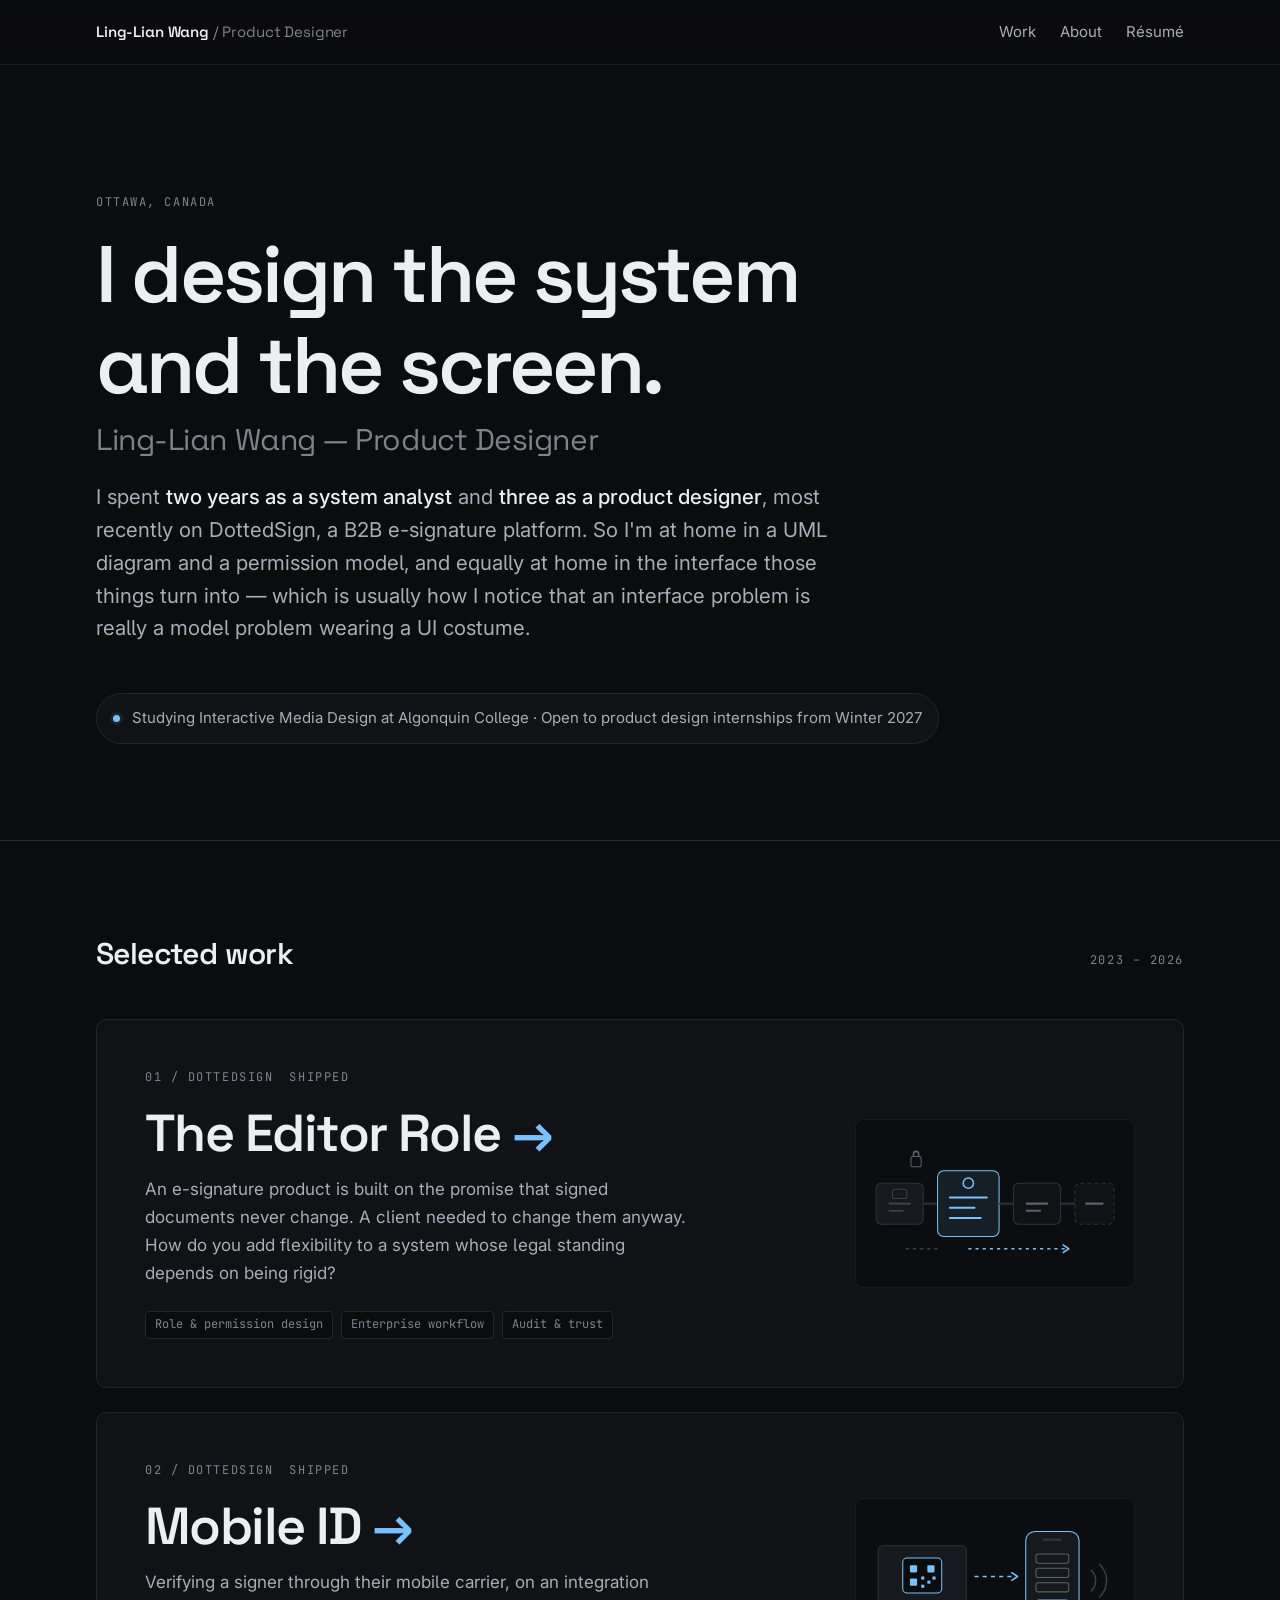
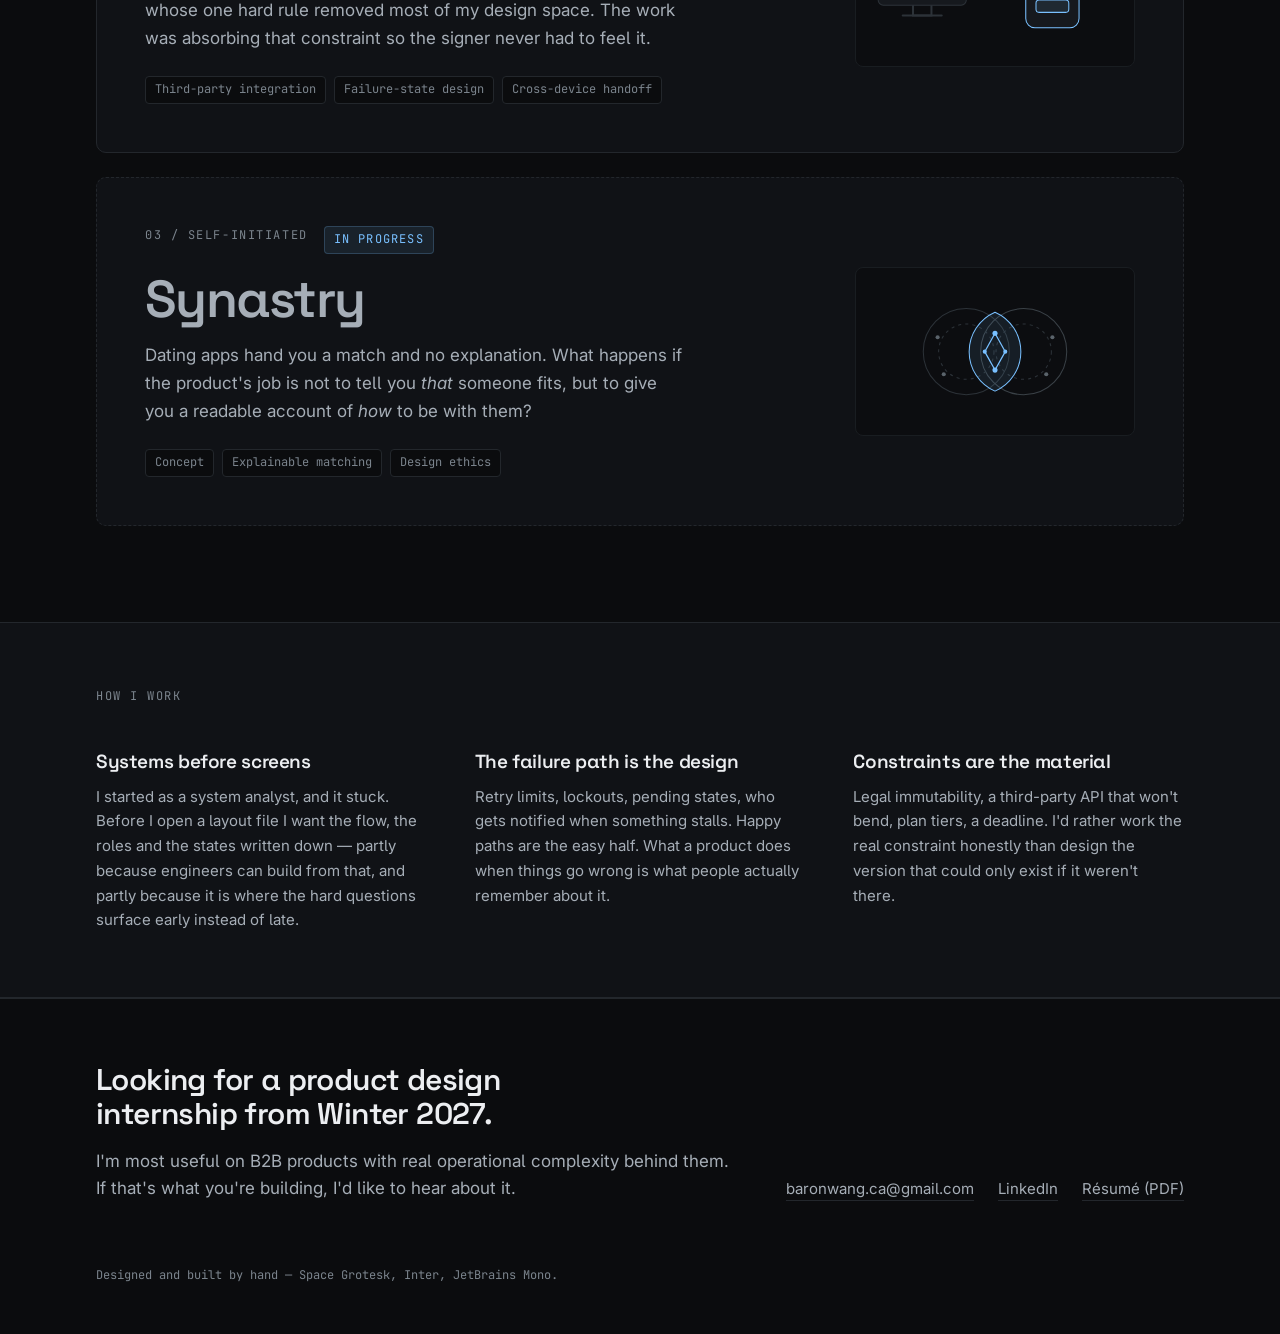
==== commit ceba44fe: "Correct availability: Winter 2027 is an internship, not co-op The program's co-op term is Fall 2027;" ====
--- a/index.html
+++ b/index.html
@@ -4,7 +4,7 @@
 <meta charset="utf-8">
 <meta name="viewport" content="width=device-width, initial-scale=1">
 <title>Ling-Lian Wang — Product Designer</title>
-<meta name="description" content="Product designer with five years building B2B software for enterprise clients. Currently studying in Ottawa and seeking a product design co-op from Winter 2027.">
+<meta name="description" content="Product designer with five years building B2B software for enterprise clients. Currently studying in Ottawa and seeking a product design internship from Winter 2027.">
 <link rel="stylesheet" href="css/main.css">
 </head>
 <body>
@@ -40,7 +40,7 @@
       </p>
       <p class="availability">
         <span class="dot" aria-hidden="true"></span>
-        Studying Interactive Media Design at Algonquin College · Open to a product design co-op from Winter 2027
+        Studying Interactive Media Design at Algonquin College · Open to product design internships from Winter 2027
       </p>
     </div>
   </section>
@@ -237,7 +237,7 @@
   <div class="wrap">
     <div class="foot-grid">
       <div>
-        <h2>Looking for a co-op from Winter&nbsp;2027.</h2>
+        <h2>Looking for a product design internship from Winter&nbsp;2027.</h2>
         <p class="hero-lead" style="font-size: var(--fs-body)">
           I'm most useful on B2B products with real operational complexity behind them.
           If that's what you're building, I'd like to hear about it.
@@ -251,7 +251,6 @@
     </div>
     <p class="colophon">
       Designed and built by hand — Space Grotesk, Inter, JetBrains Mono.
-      Study permit + co-op work permit.
     </p>
   </div>
 </footer>
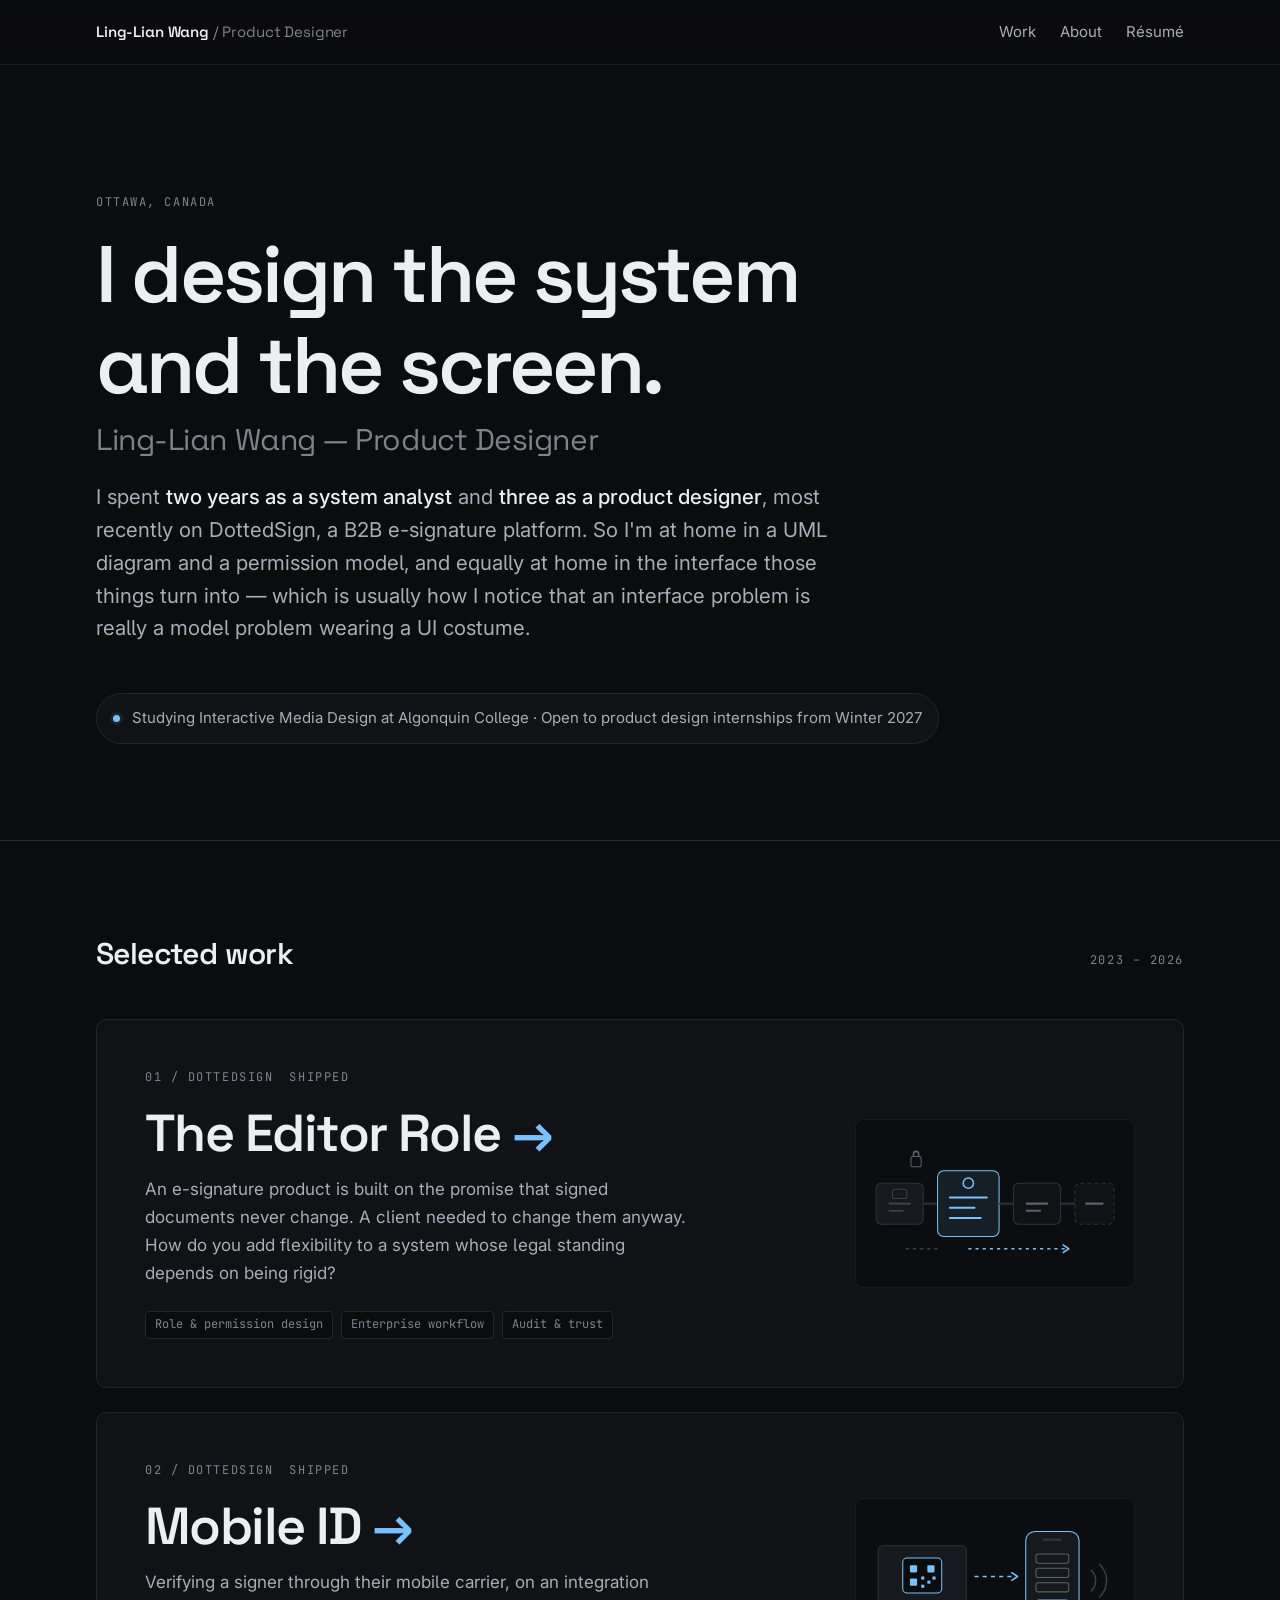
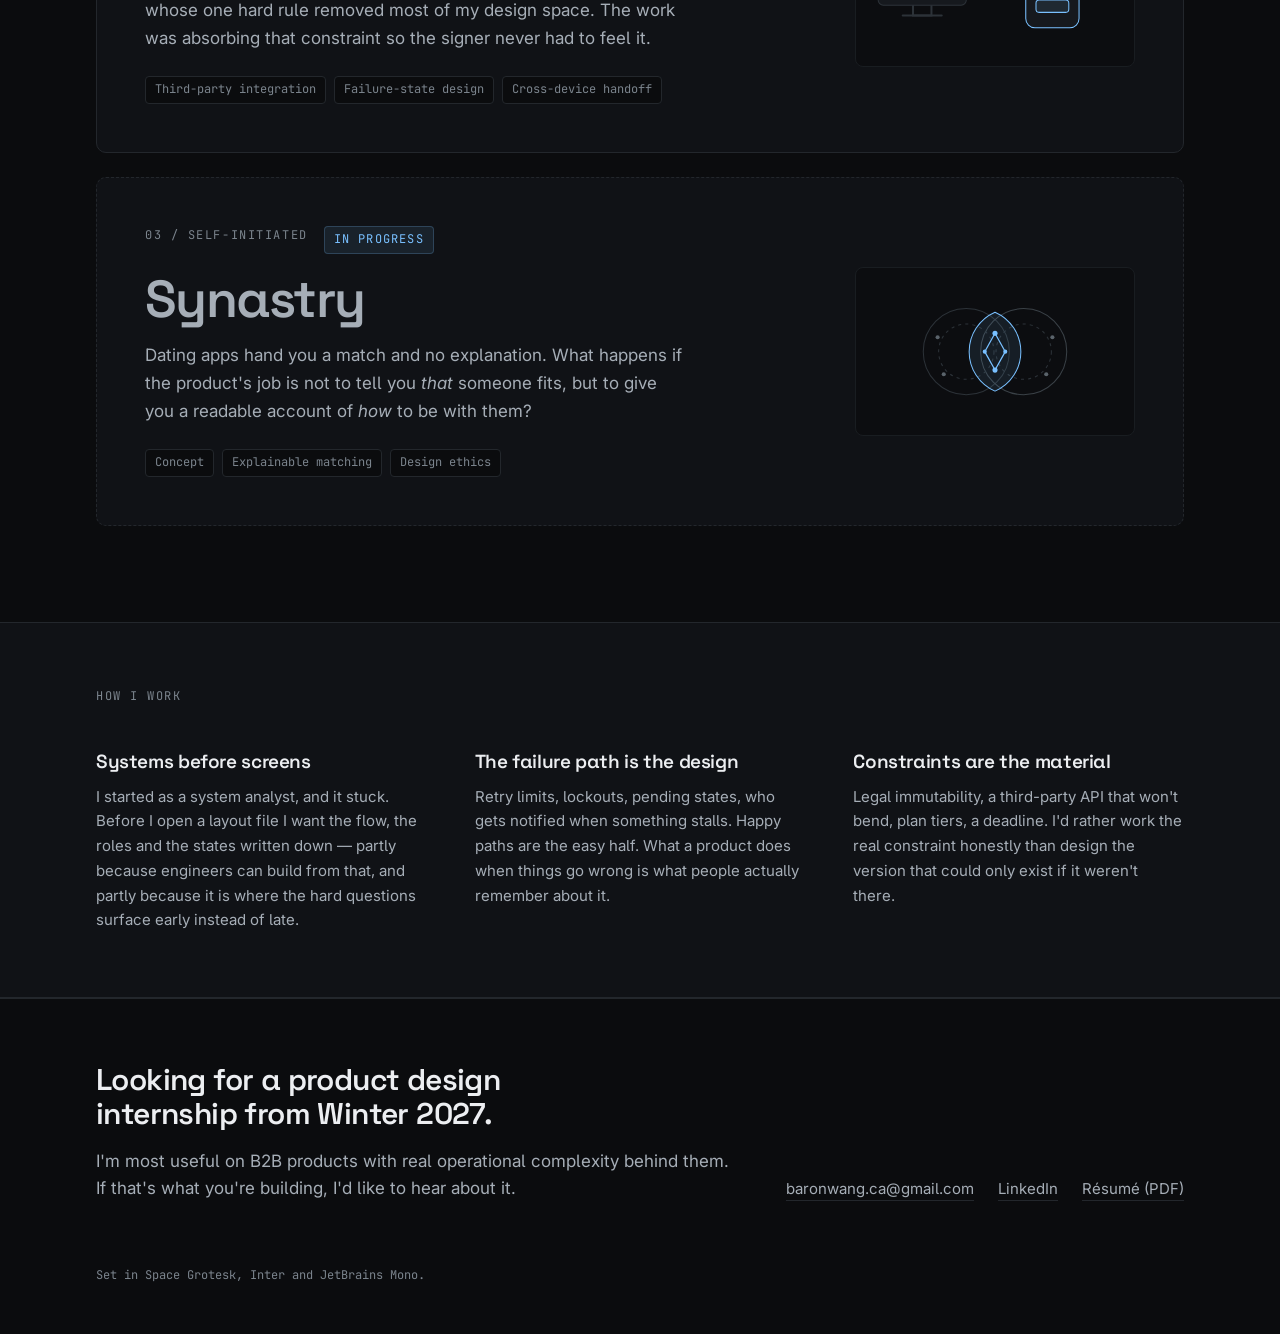
==== commit 679bf8f3: "Remove claims the portfolio can't back up in an interview - Colophon no longer claims the site was h" ====
--- a/index.html
+++ b/index.html
@@ -250,7 +250,7 @@
       </ul>
     </div>
     <p class="colophon">
-      Designed and built by hand — Space Grotesk, Inter, JetBrains Mono.
+      Set in Space Grotesk, Inter and JetBrains Mono.
     </p>
   </div>
 </footer>
